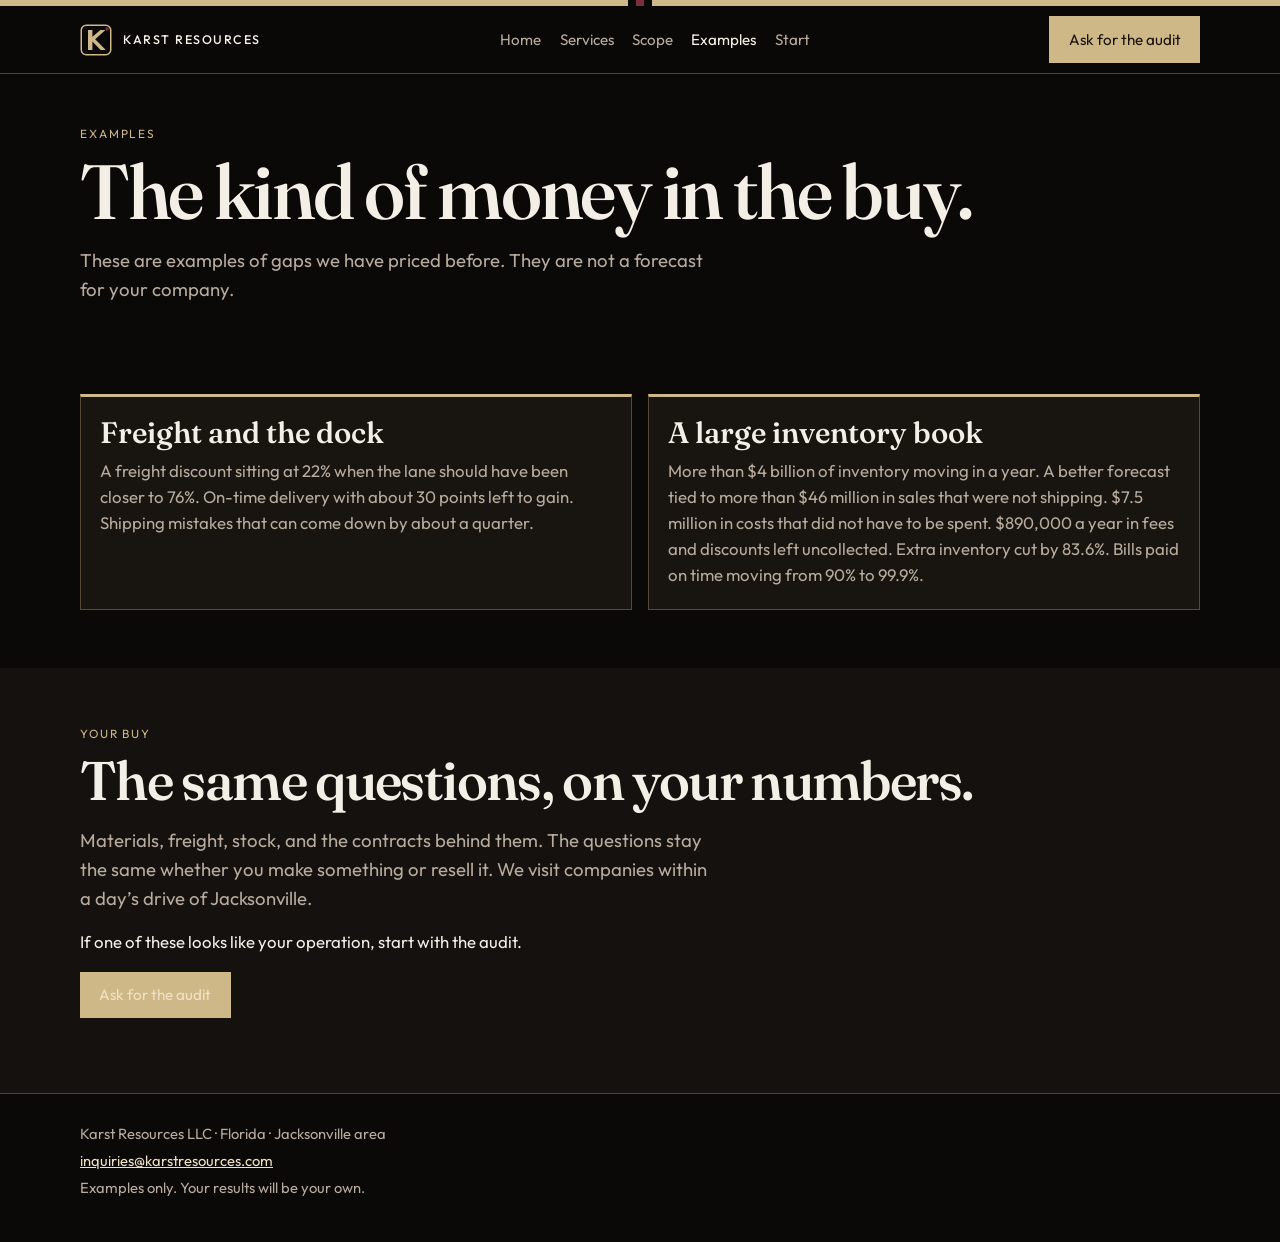
==== hostgator-upload/record.html @ 323e1b78 "Add the HostGator site for Karst Resources." ====
<!DOCTYPE html>
<html lang="en">
<head>
  <meta charset="utf-8">
  <meta name="viewport" content="width=device-width, initial-scale=1">
  <title>Examples — Karst Resources LLC</title>
  <meta name="description" content="Examples of the purchasing gaps Karst prices. Your list will use your numbers.">
  <meta name="theme-color" content="#0B0908">
  <link rel="icon" href="favicon.svg" type="image/svg+xml">
  <link rel="preconnect" href="https://fonts.googleapis.com">
  <link rel="preconnect" href="https://fonts.gstatic.com" crossorigin>
  <link href="https://fonts.googleapis.com/css2?family=Fraunces:opsz,wght@9..144,560;9..144,620&family=Outfit:wght@400;500&display=swap" rel="stylesheet">
  <link rel="stylesheet" href="css/site.css">
</head>
<body>
  <a class="skip" href="#record">Skip to the record</a>
  <header class="header">
    <div class="stripe" aria-hidden="true"><span class="grow"></span><span class="gold"></span><span class="gap"></span><span class="pop"></span><span class="gap"></span><span class="gold"></span><span class="grow"></span></div>
    <div class="header-bar">
      <a class="brand" href="index.html"><svg viewBox="0 0 32 32" width="32" height="32" aria-hidden="true"><rect width="32" height="32" rx="6" fill="#0B0908"/><rect x="1.25" y="1.25" width="29.5" height="29.5" rx="5" fill="none" stroke="#CEB888" stroke-width="1.5"/><rect x="25.5" y="3.5" width="3" height="3" fill="#782F40"/><path d="M8 6h4.4v6.7L20.4 6h5L15.2 15.2 25.8 26h-5.2L12.4 17.6V26H8z" fill="#CEB888"/></svg> Karst Resources</a>
      <nav class="desk" aria-label="Primary">
        <a href="index.html">Home</a>
        <a href="services.html">Services</a>
        <a href="sectors.html">Scope</a>
        <a href="record.html" class="active">Examples</a>
        <a href="start.html">Start</a>
      </nav>
      <div class="header-actions">
        <a class="btn btn-gold hide-sm" href="start.html">Ask for the audit</a>
        <button class="icon-btn" type="button" data-menu aria-label="Open menu" aria-expanded="false">☰</button>
      </div>
    </div>
    <nav class="mobile-nav" aria-label="Mobile">
      <a href="index.html">Home</a>
      <a href="services.html">Services</a>
      <a href="sectors.html">Scope</a>
      <a href="record.html">Examples</a>
      <a href="start.html">Start</a>
      <a class="btn btn-gold" href="start.html">Ask for the audit</a>
    </nav>
  </header>

  <main id="record">
    <div class="wrap page-hero">
      <p class="kicker">Examples</p>
      <h1 class="display" style="font-size:clamp(2.6rem,7vw,4.8rem)">The kind of money in the buy.</h1>
      <p class="lede">These are examples of gaps we have priced before. They are not a forecast for your company.</p>
    </div>

    <section class="section">
      <div class="wrap grid-2">
        <article class="card">
          <h3>Freight and the dock</h3>
          <p>A freight discount sitting at 22% when the lane should have been closer to 76%. On-time delivery with about 30 points left to gain. Shipping mistakes that can come down by about a quarter.</p>
        </article>
        <article class="card">
          <h3>A large inventory book</h3>
          <p>More than $4 billion of inventory moving in a year. A better forecast tied to more than $46 million in sales that were not shipping. $7.5 million in costs that did not have to be spent. $890,000 a year in fees and discounts left uncollected. Extra inventory cut by 83.6%. Bills paid on time moving from 90% to 99.9%.</p>
        </article>
      </div>
    </section>

    <section class="section surface">
      <div class="wrap">
        <p class="kicker">Your buy</p>
        <h2 class="display">The same questions, on your numbers.</h2>
        <p class="lede">Materials, freight, stock, and the contracts behind them. The questions stay the same whether you make something or resell it. We visit companies within a day’s drive of Jacksonville.</p>
        <p class="note">If one of these looks like your operation, start with the audit.</p>
        <p class="note"><a class="btn btn-gold" href="start.html">Ask for the audit</a></p>
      </div>
    </section>
  </main>

  <footer>
    <div class="wrap">
      <p>Karst Resources LLC · Florida · Jacksonville area</p>
      <p><a href="mailto:inquiries@karstresources.com">inquiries@karstresources.com</a></p>
      <p>Examples only. Your results will be your own.</p>
    </div>
  </footer>
  <script src="js/site.js"></script>
</body>
</html>
---- hostgator-upload/css/site.css ----
:root {
  --bg: #0b0908;
  --bg-2: #14110f;
  --card: #181410;
  --ink: #f4efe6;
  --muted: #b7ab9e;
  --line: rgba(206, 184, 136, 0.34);
  --gold: #ceb888;
  --gold-2: #efe2c4;
  --garnet: #782f40;
  --garnet-2: #9a3d52;
  --serif: "Fraunces", "Iowan Old Style", Georgia, serif;
  --sans: "Outfit", "Avenir Next", "Segoe UI", sans-serif;
  --max: 1120px;
}

*,
*::before,
*::after { box-sizing: border-box; }

html { scroll-behavior: smooth; }

body {
  margin: 0;
  background: var(--bg);
  color: var(--ink);
  font-family: var(--sans);
  font-size: 1.05rem;
  font-weight: 400;
  line-height: 1.55;
}

img { max-width: 100%; }

a { color: inherit; }

.skip {
  position: absolute;
  left: 1rem;
  top: -4rem;
  background: var(--gold);
  color: #1a120c;
  padding: 0.55rem 0.8rem;
  z-index: 30;
}

.skip:focus { top: 1rem; }

.stripe {
  display: flex;
  height: 6px;
  background: #0b0908;
}

.stripe span { display: block; height: 100%; }
.stripe .grow { flex: 1; background: var(--gold); }
.stripe .gold { width: 2.4rem; background: var(--gold); }
.stripe .pop { width: 0.55rem; background: var(--garnet); }
.stripe .gap { width: 0.45rem; background: var(--bg); }

.header {
  position: sticky;
  top: 0;
  z-index: 20;
  background: rgba(11, 9, 8, 0.94);
  backdrop-filter: blur(12px);
  border-bottom: 1px solid var(--line);
}

.header-bar {
  width: min(var(--max), calc(100% - 2rem));
  margin: 0 auto;
  min-height: 4.2rem;
  display: flex;
  align-items: center;
  justify-content: space-between;
  gap: 1rem;
  flex-wrap: nowrap;
}

.brand {
  display: flex;
  align-items: center;
  gap: 0.7rem;
  text-decoration: none;
  letter-spacing: 0.12em;
  text-transform: uppercase;
  font-size: 0.78rem;
  font-weight: 500;
  white-space: nowrap;
}

.brand svg { display: block; flex: none; }

.desk {
  display: flex;
  gap: 1.15rem;
}

.desk a {
  text-decoration: none;
  color: var(--muted);
  font-size: 0.95rem;
  padding: 0.4rem 0;
}

.desk a.active,
.desk a:hover { color: var(--ink); }

.header-actions { display: flex; align-items: center; gap: 0.6rem; }

.icon-btn {
  display: none;
  width: 2.75rem;
  height: 2.75rem;
  border: 1px solid var(--line);
  background: transparent;
  color: var(--gold-2);
  font-size: 1.25rem;
  cursor: pointer;
}

.mobile-nav {
  display: none;
  border-top: 1px solid var(--line);
  background: var(--bg);
  padding: 0.4rem 1rem 1rem;
}

.mobile-nav.open { display: grid; }

.mobile-nav a {
  text-decoration: none;
  padding: 0.85rem 0.2rem;
  border-bottom: 1px solid var(--line);
  min-height: 2.75rem;
}

.wrap {
  width: min(var(--max), calc(100% - 2rem));
  margin: 0 auto;
}

.hero {
  padding: 4.2rem 0 2.6rem;
  display: grid;
  grid-template-columns: 1.35fr 0.75fr;
  gap: 2.5rem;
  align-items: end;
}

.kicker {
  margin: 0 0 0.85rem;
  color: var(--gold);
  letter-spacing: 0.16em;
  text-transform: uppercase;
  font-size: 0.74rem;
}

.display {
  margin: 0;
  font-family: var(--serif);
  font-weight: 560;
  font-size: clamp(3.2rem, 8vw, 6.4rem);
  line-height: 0.9;
  letter-spacing: -0.03em;
}

.lede {
  max-width: 40rem;
  margin: 1.25rem 0 0;
  color: var(--muted);
  font-size: 1.16rem;
}

.cta-row {
  display: flex;
  flex-wrap: wrap;
  gap: 0.7rem;
  margin-top: 1.6rem;
}

.btn {
  display: inline-flex;
  align-items: center;
  justify-content: center;
  min-height: 2.9rem;
  padding: 0.65rem 1.15rem;
  text-decoration: none;
  border: 1px solid transparent;
  font: inherit;
  cursor: pointer;
  font-size: 0.95rem;
}

.btn-garnet { background: var(--garnet); color: #fff8f4; }
.btn-garnet:hover { background: var(--garnet-2); }

.btn-gold {
  background: var(--gold);
  color: #1a140c;
}

.btn-gold:hover { background: var(--gold-2); }

.btn-outline {
  border-color: var(--gold);
  color: var(--gold-2);
  background: transparent;
}

.btn-outline:hover { background: rgba(206, 184, 136, 0.12); }

.ticket {
  border: 1px solid var(--line);
  background:
    linear-gradient(180deg, rgba(206, 184, 136, 0.2), transparent 46%),
    var(--card);
  padding: 1.35rem 1.3rem 1.2rem;
}

.ticket p { margin: 0; }
.ticket strong {
  display: block;
  margin: 0.55rem 0 0.4rem;
  font-family: var(--serif);
  font-size: 2.1rem;
  font-weight: 560;
  line-height: 1;
}
.ticket span { color: var(--muted); display: block; }

.ticker {
  border-top: 1px solid var(--line);
  border-bottom: 1px solid var(--line);
  background: var(--bg-2);
}

.ticker-row {
  width: min(var(--max), calc(100% - 2rem));
  margin: 0 auto;
  display: flex;
  gap: 0.5rem;
  overflow-x: auto;
  padding: 0.75rem 0;
  align-items: center;
}

.ticker-row .kicker { margin: 0 0.6rem 0 0; white-space: nowrap; }

.ticker a {
  text-decoration: none;
  white-space: nowrap;
  border: 1px solid var(--line);
  padding: 0.45rem 0.7rem;
  color: var(--ink);
  font-size: 0.88rem;
}

.ticker a span {
  color: var(--gold);
  letter-spacing: 0.08em;
  margin-right: 0.35rem;
  font-size: 0.72rem;
}

.ticker a:hover { border-color: var(--gold); }

.section { padding: 3.6rem 0; }

.surface { background: var(--bg-2); }

h2.display {
  font-size: clamp(2.1rem, 5vw, 3.4rem);
  margin: 0.2rem 0 0;
}

.grid-3,
.grid-2 {
  display: grid;
  gap: 1rem;
  margin-top: 1.6rem;
}

.grid-3 { grid-template-columns: repeat(3, 1fr); }
.grid-2 { grid-template-columns: 1fr 1fr; }

.card,
.letter,
.proof article,
.step {
  background: var(--card);
  border: 1px solid var(--line);
  padding: 1.25rem 1.2rem 1.3rem;
}

.card { border-top: 3px solid var(--gold); display: flex; flex-direction: column; gap: 0.65rem; }
.card h3,
.letter h3,
.proof h3,
.step strong {
  margin: 0;
  font-family: var(--serif);
  font-weight: 560;
  font-size: 1.85rem;
  line-height: 1.05;
}

.price { margin: 0; color: var(--gold-2); }
.card p,
.letter p,
.proof p,
.muted { color: var(--muted); margin: 0; }

.card ul,
.plain {
  margin: 0;
  padding-left: 1.1rem;
  color: var(--ink);
}

.card li + li,
.plain li + li { margin-top: 0.35rem; }

.card .more {
  margin-top: auto;
  color: var(--gold-2);
  text-decoration: none;
  padding-top: 0.4rem;
}

.letter { border-left: 3px solid var(--gold); background: transparent; }
.letter h3 { margin-bottom: 0.55rem; }
.letter p + p { margin-top: 0.7rem; }

.lede a,
.note a,
.letter a { color: var(--gold-2); }

.split { display: grid; grid-template-columns: 1fr 1fr; gap: 1rem; margin-top: 1.4rem; }
.split h3 {
  margin: 0 0 0.6rem;
  font-family: var(--serif);
  font-size: 1.6rem;
  font-weight: 560;
}

.steps {
  display: grid;
  grid-template-columns: repeat(3, 1fr);
  gap: 1rem;
  margin: 1.5rem 0 0;
  padding: 0;
  list-style: none;
}

.step { border-top: 3px solid var(--gold); background: transparent; }
.step strong { display: block; margin-bottom: 0.4rem; }
.step span { color: var(--muted); }

.offer {
  margin-top: 1.8rem;
  padding-top: 1.6rem;
  border-top: 1px solid var(--line);
}

.offer h3 {
  margin: 0 0 0.4rem;
  font-family: var(--serif);
  font-size: clamp(2rem, 4vw, 2.8rem);
  font-weight: 560;
}

form {
  display: grid;
  gap: 0.8rem;
  max-width: 40rem;
  margin-top: 1.2rem;
}

label { display: grid; gap: 0.3rem; font-size: 0.92rem; color: var(--gold-2); }

input,
textarea {
  width: 100%;
  background: #0c0b0a;
  color: var(--ink);
  border: 1px solid var(--line);
  padding: 0.75rem 0.8rem;
  font: inherit;
  font-size: 1rem;
}

textarea { min-height: 8rem; resize: vertical; }

input:focus,
textarea:focus {
  outline: 2px solid var(--gold);
  outline-offset: 1px;
}

.hp { position: absolute; left: -9999px; }

.thanks { color: var(--gold-2); }

.page-hero { padding: 3.2rem 0 0.4rem; }

footer {
  border-top: 1px solid var(--line);
  padding: 1.6rem 0 2.4rem;
  color: var(--muted);
  font-size: 0.92rem;
}

footer p { margin: 0.25rem 0; }
footer a { color: var(--gold-2); }

@media (max-width: 860px) {
  .desk,
  .hide-sm { display: none; }
  .icon-btn { display: grid; place-items: center; flex: none; }
  .brand { letter-spacing: 0.06em; font-size: 0.72rem; }
  .hero,
  .grid-3,
  .grid-2,
  .split,
  .steps { grid-template-columns: 1fr; }
  .hero { padding-top: 2.4rem; gap: 1.5rem; }
  .header-bar { width: min(var(--max), calc(100% - 1.25rem)); }
  .wrap { width: min(var(--max), calc(100% - 1.25rem)); }
}

@media (prefers-reduced-motion: reduce) {
  html { scroll-behavior: auto; }
}
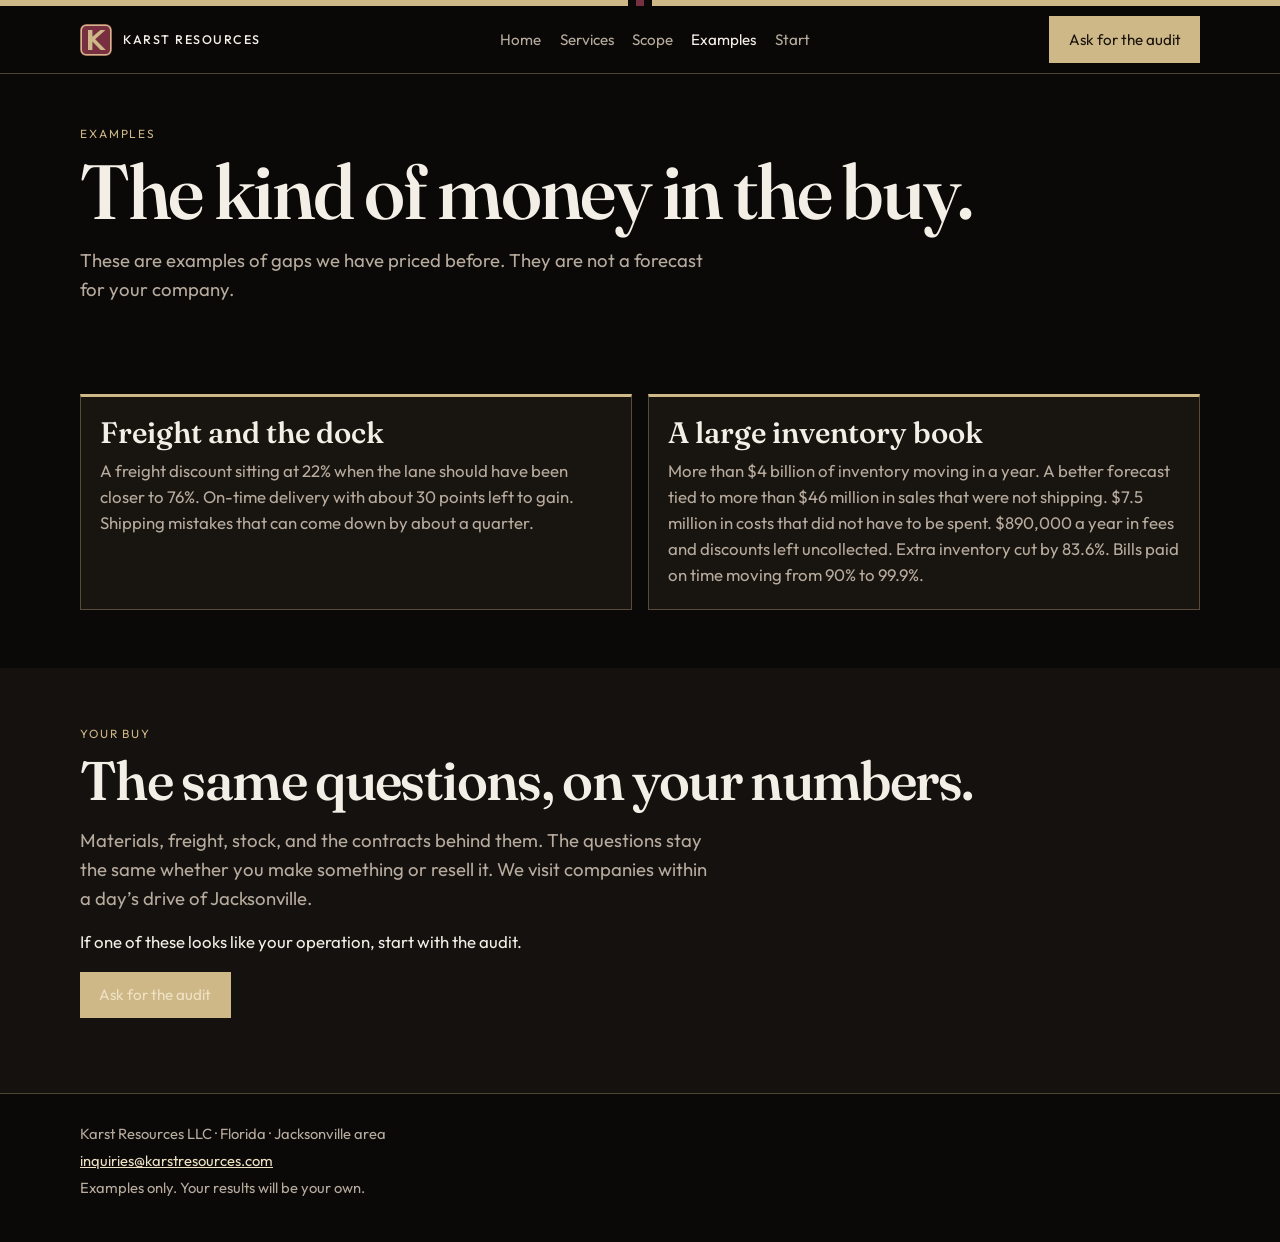
==== commit cd8f535f: "Give the K mark a garnet square." ====
--- a/hostgator-upload/record.html
+++ b/hostgator-upload/record.html
@@ -17,7 +17,7 @@
   <header class="header">
     <div class="stripe" aria-hidden="true"><span class="grow"></span><span class="gold"></span><span class="gap"></span><span class="pop"></span><span class="gap"></span><span class="gold"></span><span class="grow"></span></div>
     <div class="header-bar">
-      <a class="brand" href="index.html"><svg viewBox="0 0 32 32" width="32" height="32" aria-hidden="true"><rect width="32" height="32" rx="6" fill="#0B0908"/><rect x="1.25" y="1.25" width="29.5" height="29.5" rx="5" fill="none" stroke="#CEB888" stroke-width="1.5"/><rect x="25.5" y="3.5" width="3" height="3" fill="#782F40"/><path d="M8 6h4.4v6.7L20.4 6h5L15.2 15.2 25.8 26h-5.2L12.4 17.6V26H8z" fill="#CEB888"/></svg> Karst Resources</a>
+      <a class="brand" href="index.html"><svg viewBox="0 0 32 32" width="32" height="32" aria-hidden="true"><rect width="32" height="32" rx="6" fill="#782F40"/><rect x="1.25" y="1.25" width="29.5" height="29.5" rx="5" fill="none" stroke="#CEB888" stroke-width="1.5"/><path d="M8 6h4.4v6.7L20.4 6h5L15.2 15.2 25.8 26h-5.2L12.4 17.6V26H8z" fill="#CEB888"/></svg> Karst Resources</a>
       <nav class="desk" aria-label="Primary">
         <a href="index.html">Home</a>
         <a href="services.html">Services</a>
